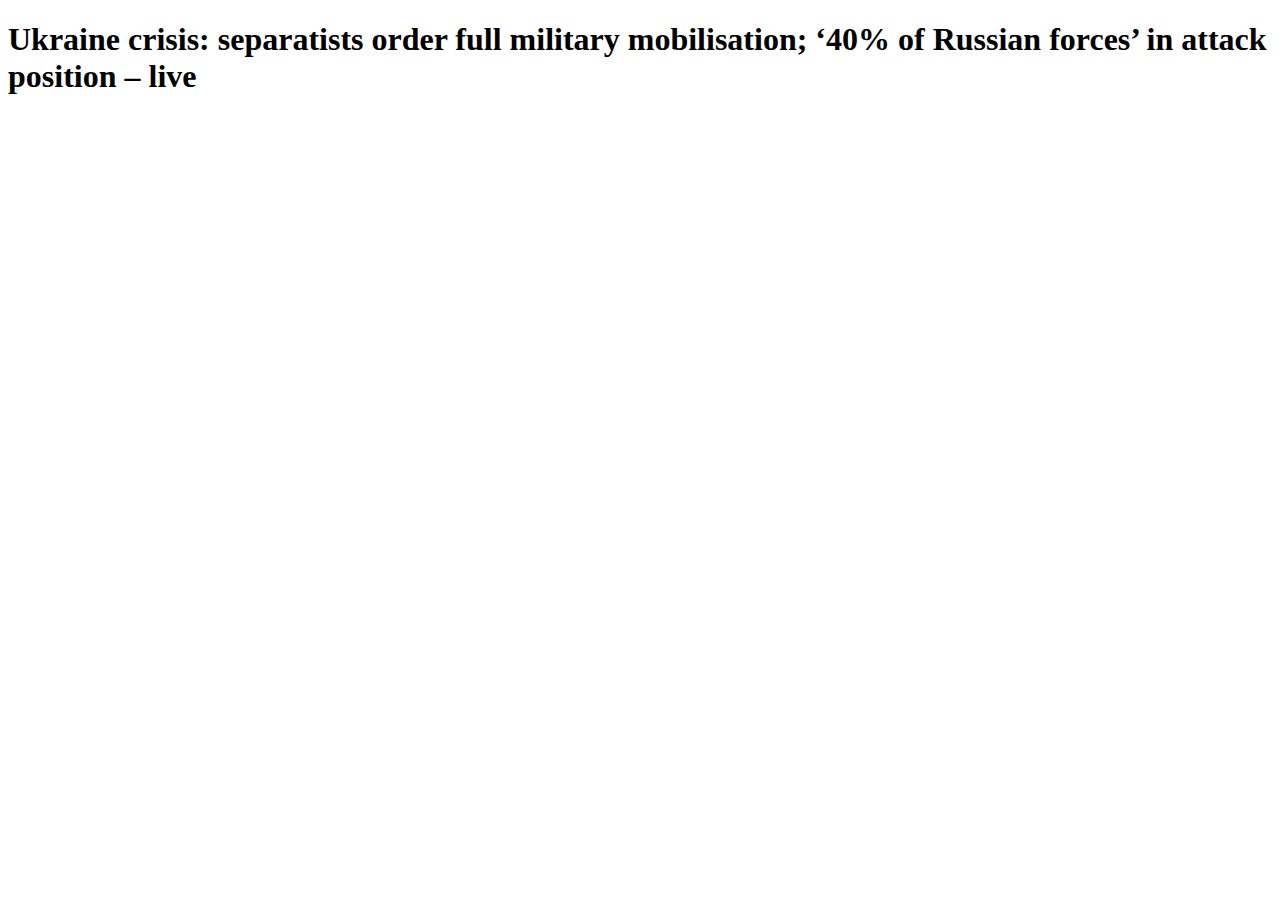
==== index.html @ 4ff98798 "struttura_base" ====
<!DOCTYPE html>
<html lang="en">
<head>
    <meta charset="UTF-8">
    <meta name="viewport" content="width=device-width, initial-scale=1.0">
    <title>Document</title>
</head>
<body>
    <div>
        <h1 class="titolo">Ukraine crisis: separatists order full military mobilisation; ‘40% of Russian forces’ in attack position – live</h1>
    </div>
</body>
</html>
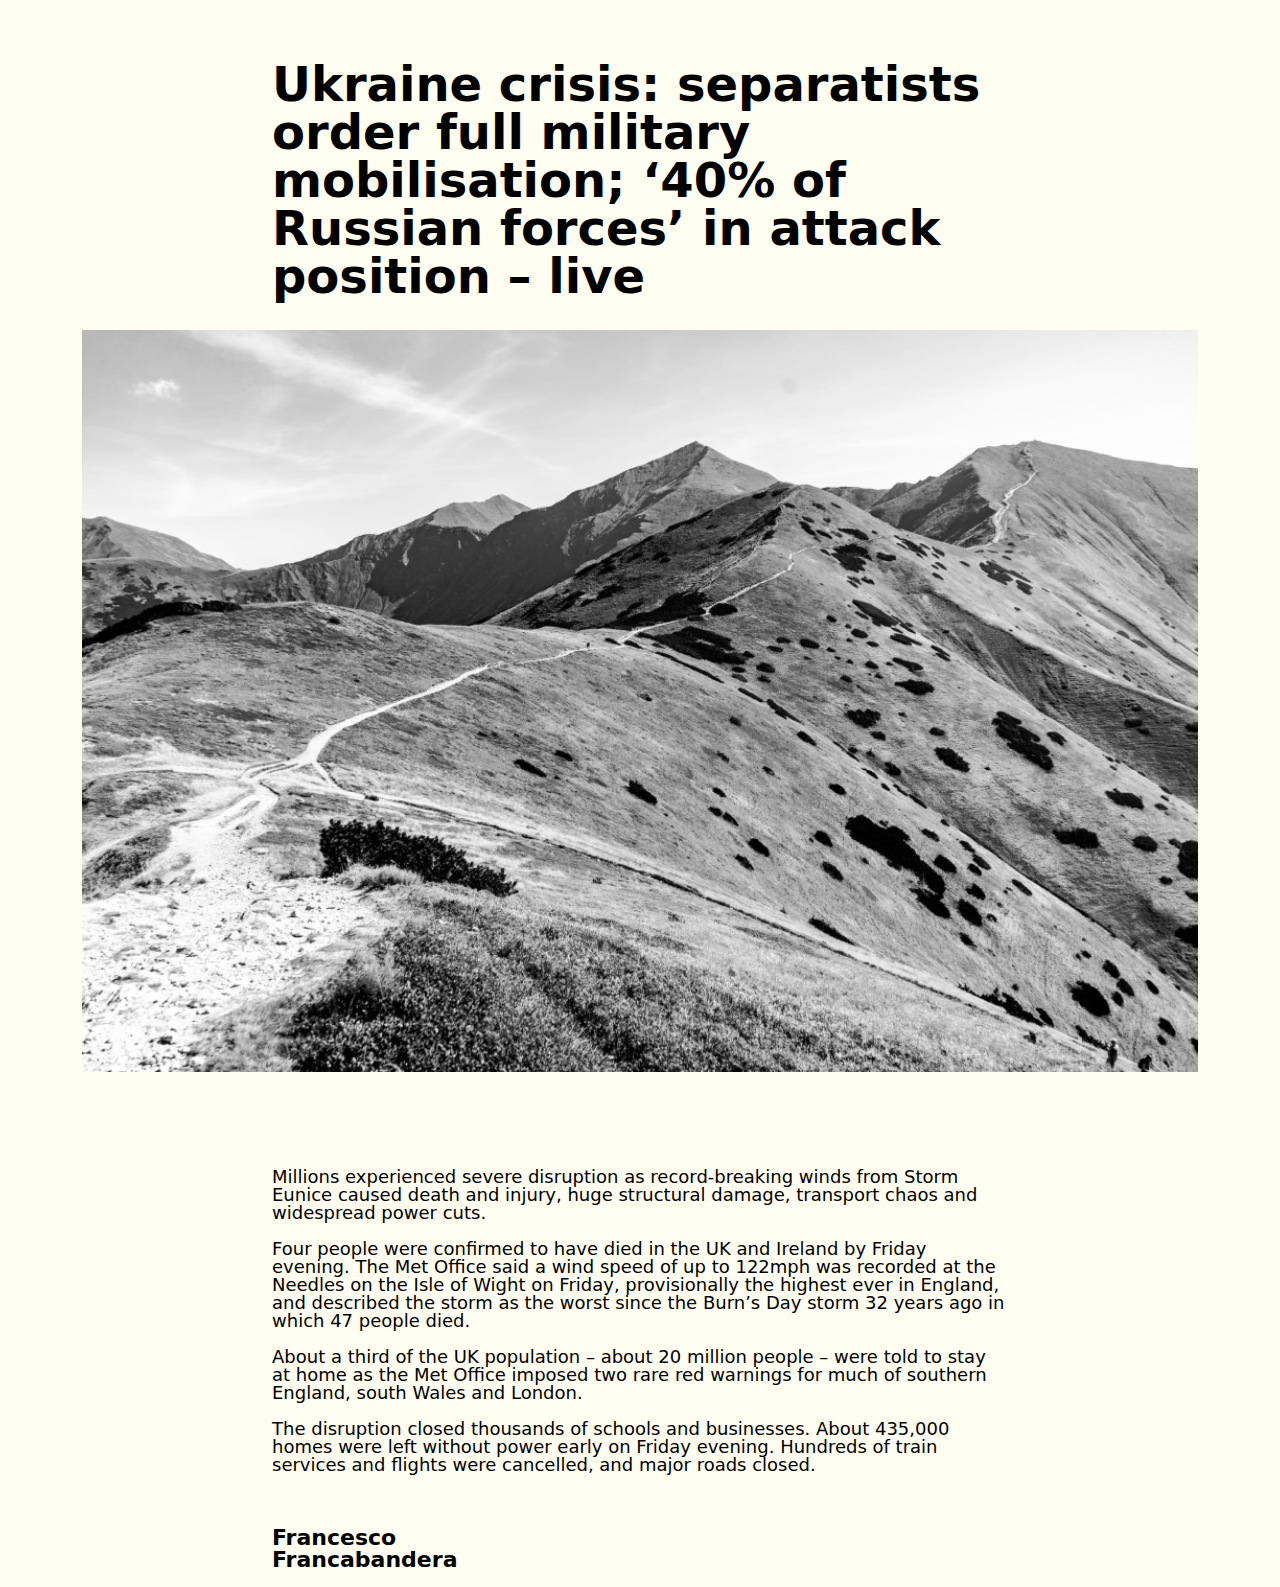
==== commit ab2712ed: "Primo layout completato" ====
--- a/index.html
+++ b/index.html
@@ -4,10 +4,57 @@
     <meta charset="UTF-8">
     <meta name="viewport" content="width=device-width, initial-scale=1.0">
     <title>Document</title>
+    <link href="https://cdn.jsdelivr.net/npm/bootstrap@5.3.3/dist/css/bootstrap.min.css" rel="stylesheet" integrity="sha384-QWTKZyjpPEjISv5WaRU9OFeRpok6YctnYmDr5pNlyT2bRjXh0JMhjY6hW+ALEwIH" crossorigin="anonymous">
+    <link rel="stylesheet" href="static\css\stile.css">
 </head>
 <body>
-    <div>
-        <h1 class="titolo">Ukraine crisis: separatists order full military mobilisation; ‘40% of Russian forces’ in attack position – live</h1>
+    <div class="container">
+        <div class="row">
+            <div class="col-8 offset-2 titolo">
+                <h2 class="roboto-bold">
+                    Ukraine crisis: separatists order full military mobilisation; ‘40% of Russian forces’ in attack position – live
+                </h2>
+            </div>
+        </div>
+    </div>
+
+    <div class="container">
+        <div class="row">
+            <div class="col-12">
+                <figure class="image1">
+                    <img src="static\images\image_1.png">
+                </figure>
+            </div>
+        </div>
+    </div>
+
+    <div class="container">
+        <div class="row">
+            <div class="col-8 offset-2">
+                <div class="paragrafo">
+                    <article>
+                        <p class="overpass-mono">
+                            Millions experienced severe disruption as record-breaking winds from Storm Eunice caused death and injury, huge structural damage, transport chaos and widespread power cuts.<br><br>
+                            Four people were confirmed to have died in the UK and Ireland by Friday evening. The Met Office said a wind speed of up to 122mph was recorded at the Needles on the Isle of Wight on Friday, provisionally the highest ever in England, and described the storm as the worst since the Burn’s Day storm 32 years ago in which 47 people died.<br><br>
+                            About a third of the UK population – about 20 million people – were told to stay at home as the Met Office imposed two rare red warnings for much of southern England, south Wales and London.<br><br>
+                            The disruption closed thousands of schools and businesses. About 435,000 homes were left without power early on Friday evening. Hundreds of train services and flights were cancelled, and major roads closed.<br><br>
+                        </p>
+                    </article>
+                </div>
+            </div>
+        </div>
+    </div>
+    
+    <div class="container">
+        <div class="row">
+            <div class="col-8 offset-2">
+                <div class="firma">
+                    <p class="overpass-mono">
+                        Francesco<br>Francabandera
+                    </p>
+                </div>
+            </div>
+        </div>
     </div>
 </body>
 </html>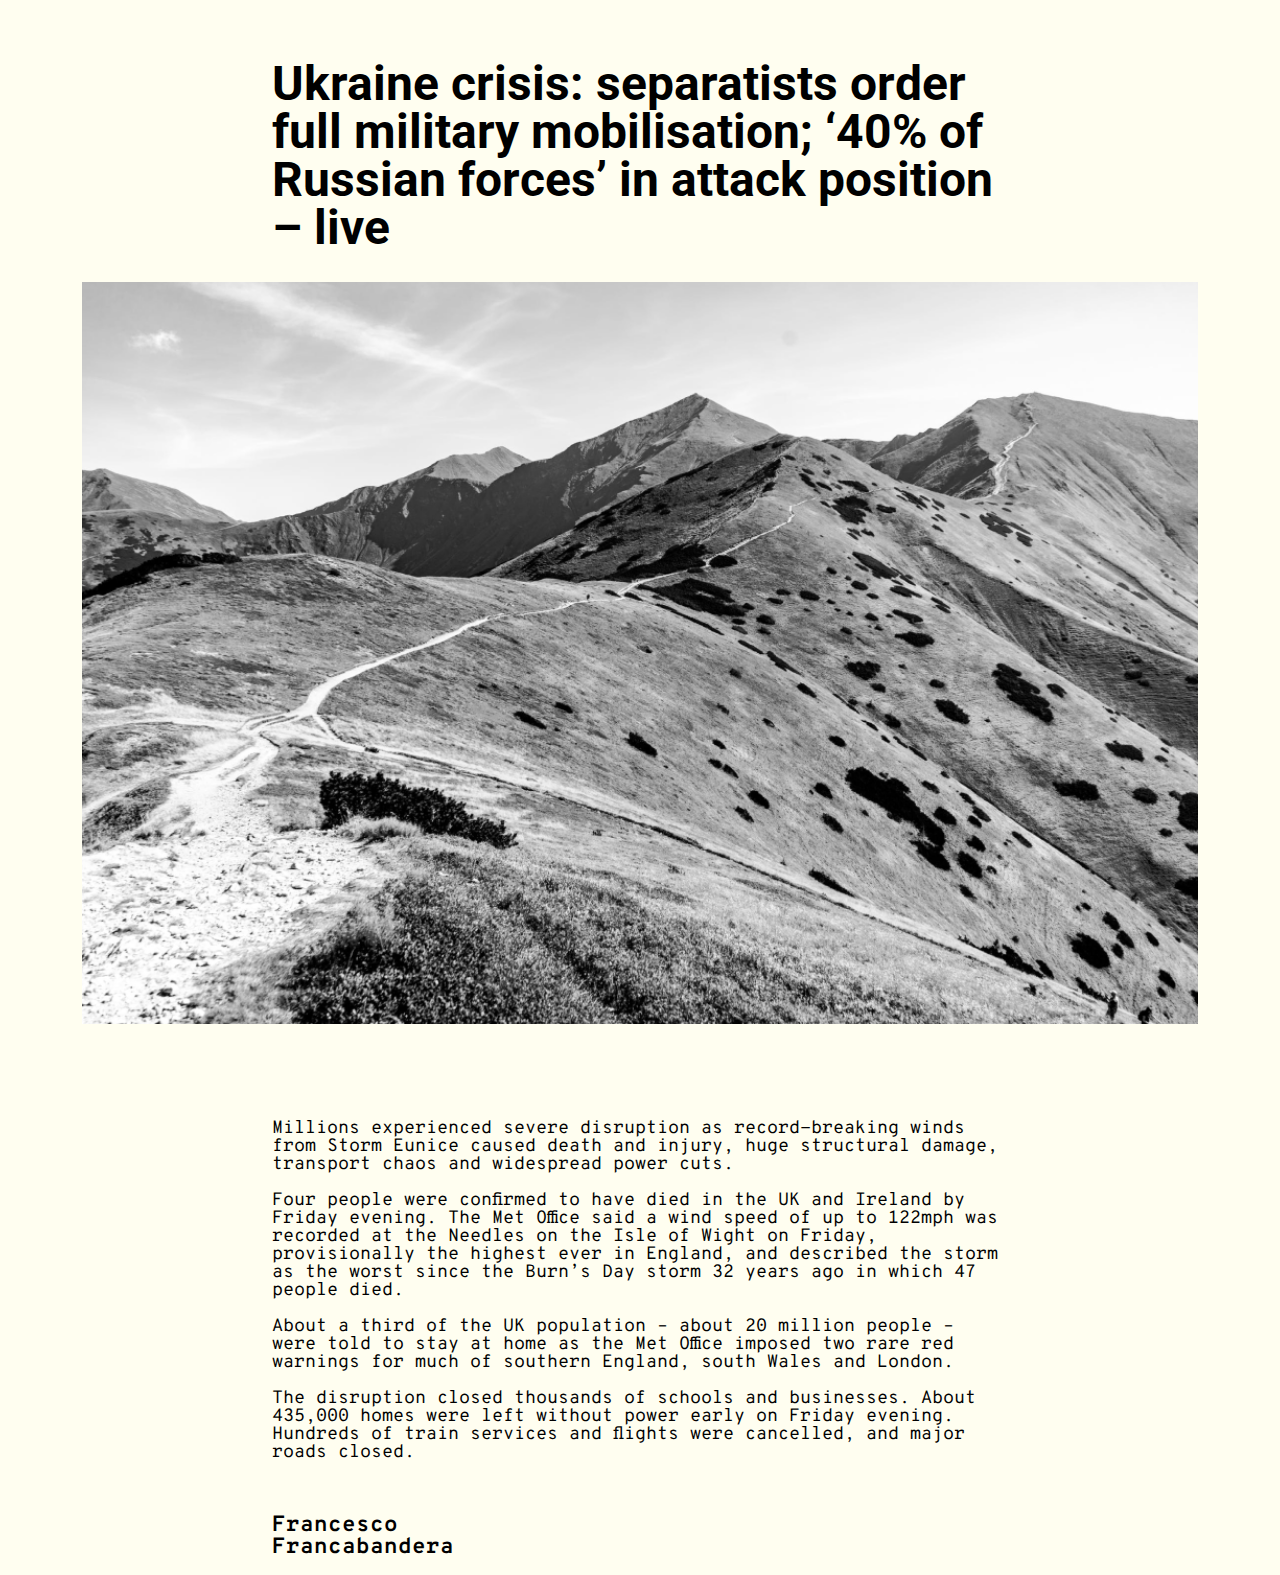
==== commit 0347ab37: "completo al 100%" ====
--- a/index.html
+++ b/index.html
@@ -16,9 +16,7 @@
                 </h2>
             </div>
         </div>
-    </div>
 
-    <div class="container">
         <div class="row">
             <div class="col-12">
                 <figure class="image1">
@@ -26,26 +24,20 @@
                 </figure>
             </div>
         </div>
-    </div>
 
-    <div class="container">
         <div class="row">
             <div class="col-8 offset-2">
                 <div class="paragrafo">
-                    <article>
-                        <p class="overpass-mono">
-                            Millions experienced severe disruption as record-breaking winds from Storm Eunice caused death and injury, huge structural damage, transport chaos and widespread power cuts.<br><br>
-                            Four people were confirmed to have died in the UK and Ireland by Friday evening. The Met Office said a wind speed of up to 122mph was recorded at the Needles on the Isle of Wight on Friday, provisionally the highest ever in England, and described the storm as the worst since the Burn’s Day storm 32 years ago in which 47 people died.<br><br>
-                            About a third of the UK population – about 20 million people – were told to stay at home as the Met Office imposed two rare red warnings for much of southern England, south Wales and London.<br><br>
-                            The disruption closed thousands of schools and businesses. About 435,000 homes were left without power early on Friday evening. Hundreds of train services and flights were cancelled, and major roads closed.<br><br>
-                        </p>
-                    </article>
+                    <p class="overpass-mono">
+                        Millions experienced severe disruption as record-breaking winds from Storm Eunice caused death and injury, huge structural damage, transport chaos and widespread power cuts.<br><br>
+                        Four people were confirmed to have died in the UK and Ireland by Friday evening. The Met Office said a wind speed of up to 122mph was recorded at the Needles on the Isle of Wight on Friday, provisionally the highest ever in England, and described the storm as the worst since the Burn’s Day storm 32 years ago in which 47 people died.<br><br>
+                        About a third of the UK population – about 20 million people – were told to stay at home as the Met Office imposed two rare red warnings for much of southern England, south Wales and London.<br><br>
+                        The disruption closed thousands of schools and businesses. About 435,000 homes were left without power early on Friday evening. Hundreds of train services and flights were cancelled, and major roads closed.<br><br>
+                    </p>
                 </div>
             </div>
         </div>
-    </div>
     
-    <div class="container">
         <div class="row">
             <div class="col-8 offset-2">
                 <div class="firma">
